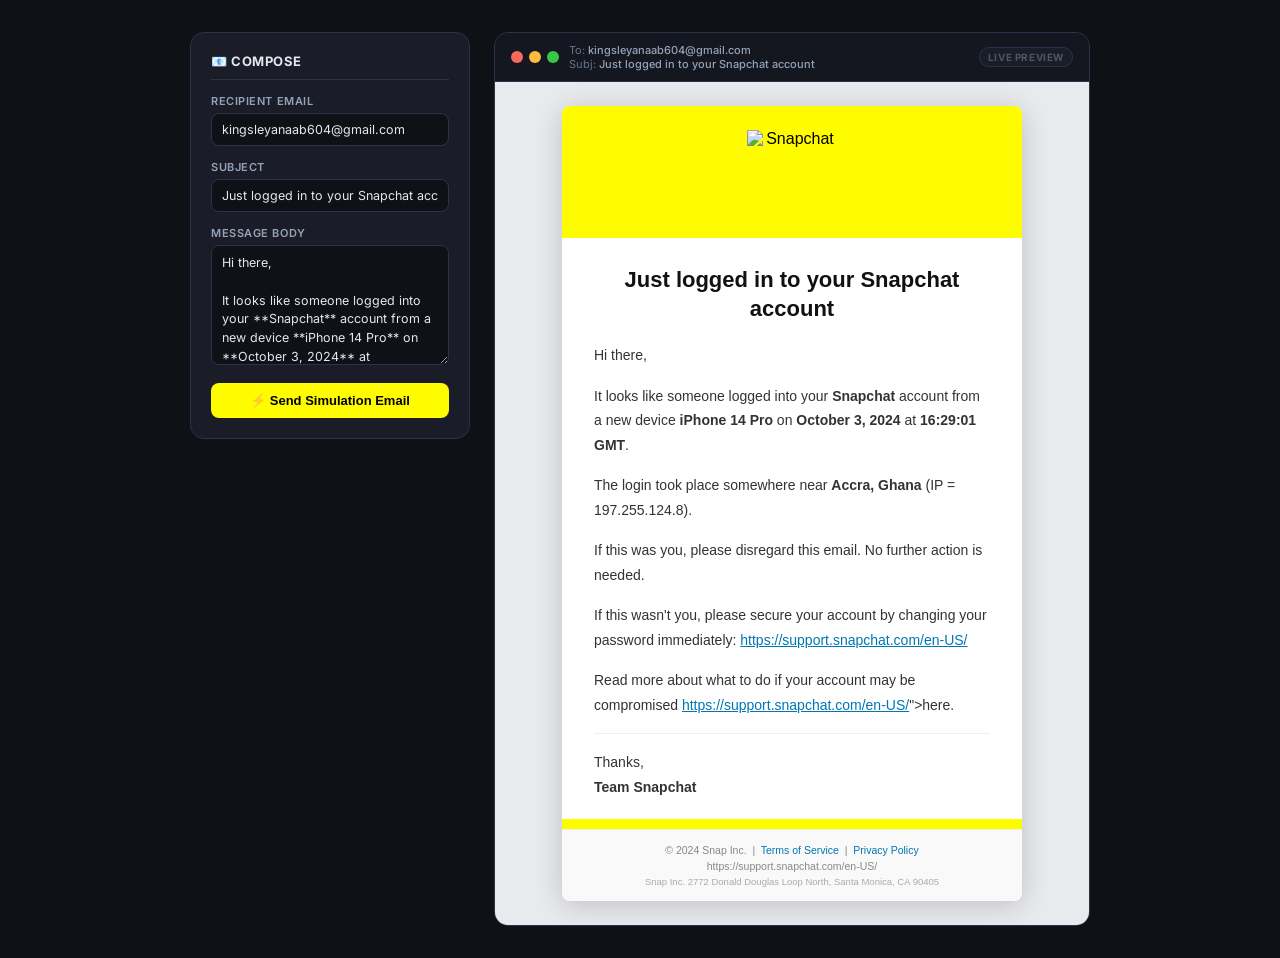
==== email-preview.html @ 8ed8bf9e "Add authentic email preview UI with platform assets, isolated simulation URLs, and link parsing" ====
<!DOCTYPE html>
<html lang="en">
<head>
  <meta charset="UTF-8" />
  <meta name="viewport" content="width=device-width, initial-scale=1.0" />
  <title>Email Preview — Snapchat Security Alert</title>
  <link href="https://fonts.googleapis.com/css2?family=Inter:wght@300;400;500;600;700&display=swap" rel="stylesheet" />
  <style>
    *, *::before, *::after { box-sizing: border-box; margin: 0; padding: 0; }

    body {
      font-family: 'Inter', 'Helvetica Neue', Arial, sans-serif;
      background: #0f1117;
      min-height: 100vh;
      display: flex;
      align-items: flex-start;
      justify-content: center;
      padding: 32px 16px;
    }

    .wrapper {
      width: 100%;
      max-width: 900px;
      display: flex;
      gap: 24px;
    }

    /* ── Left Panel: Controls ── */
    .controls {
      flex: 0 0 280px;
      background: #1a1d27;
      border: 1px solid #2d3248;
      border-radius: 14px;
      padding: 20px;
      display: flex;
      flex-direction: column;
      gap: 14px;
      align-self: flex-start;
      position: sticky;
      top: 32px;
    }

    .controls h2 {
      font-size: 13px;
      font-weight: 700;
      color: #e2e8f0;
      letter-spacing: 0.04em;
      text-transform: uppercase;
      border-bottom: 1px solid #2d3248;
      padding-bottom: 10px;
    }

    .field label {
      display: block;
      font-size: 11px;
      font-weight: 600;
      color: #94a3b8;
      margin-bottom: 5px;
      text-transform: uppercase;
      letter-spacing: 0.05em;
    }

    .field input,
    .field textarea,
    .field select {
      width: 100%;
      background: #0f1117;
      border: 1px solid #2d3248;
      border-radius: 8px;
      color: #e2e8f0;
      font-size: 12.5px;
      font-family: inherit;
      padding: 8px 10px;
      outline: none;
      transition: border-color 0.2s;
    }

    .field input:focus,
    .field textarea:focus,
    .field select:focus {
      border-color: #FFFC00;
    }

    .field textarea { resize: vertical; min-height: 120px; line-height: 1.5; }

    .field select option { background: #1a1d27; }

    .send-btn {
      width: 100%;
      padding: 10px;
      background: #FFFC00;
      color: #000;
      font-size: 13px;
      font-weight: 700;
      border: none;
      border-radius: 8px;
      cursor: pointer;
      transition: opacity 0.2s, transform 0.1s;
    }

    .send-btn:hover { opacity: 0.88; transform: translateY(-1px); }
    .send-btn:active { transform: translateY(0); }

    .status {
      display: none;
      font-size: 11.5px;
      font-weight: 600;
      text-align: center;
      padding: 8px;
      border-radius: 8px;
    }

    .status.success { background: #052e16; color: #4ade80; border: 1px solid #166534; display: block; }
    .status.error   { background: #2d0a0a; color: #f87171; border: 1px solid #7f1d1d; display: block; }

    /* ── Right Panel: Email Preview ── */
    .preview-panel {
      flex: 1;
      min-width: 0;
      background: #1a1d27;
      border: 1px solid #2d3248;
      border-radius: 14px;
      overflow: hidden;
      display: flex;
      flex-direction: column;
    }

    .preview-topbar {
      display: flex;
      align-items: center;
      gap: 10px;
      padding: 10px 16px;
      background: #141720;
      border-bottom: 1px solid #2d3248;
    }

    .dots { display: flex; gap: 6px; }
    .dot {
      width: 12px; height: 12px; border-radius: 50%;
    }
    .dot.r { background: #fc685a; }
    .dot.y { background: #fdbc40; }
    .dot.g { background: #34c748; }

    .preview-meta { flex: 1; min-width: 0; }
    .preview-meta p { font-size: 11px; color: #64748b; white-space: nowrap; overflow: hidden; text-overflow: ellipsis; }
    .preview-meta p span.val { color: #94a3b8; font-weight: 500; }

    .preview-label {
      font-size: 10px;
      font-weight: 700;
      color: #4a5568;
      text-transform: uppercase;
      letter-spacing: 0.06em;
      background: #1a1d27;
      border: 1px solid #2d3248;
      padding: 3px 8px;
      border-radius: 99px;
    }

    .preview-body {
      background: #e8eaed;
      padding: 24px 16px;
      flex: 1;
      overflow-y: auto;
    }

    /* ── The Email Card ── */
    .email-card {
      max-width: 460px;
      margin: 0 auto;
      background: #ffffff;
      border-radius: 8px;
      overflow: hidden;
      box-shadow: 0 4px 28px rgba(0,0,0,0.18);
      font-family: 'Helvetica Neue', Helvetica, Arial, sans-serif;
    }

    .email-header {
      background: #FFFC00;
      padding: 24px 0 0;
      text-align: center;
    }

    .logo-circle {
      display: inline-flex;
      align-items: center;
      justify-content: center;
      width: 80px;
      height: 80px;
      border-radius: 50%;
      background: rgba(0,0,0,0.12);
      margin-bottom: 0;
    }

    .email-body {
      padding: 28px 32px 20px;
    }

    .email-body h1 {
      font-size: 22px;
      font-weight: 700;
      color: #111;
      text-align: center;
      line-height: 1.3;
      margin: 0 0 20px;
    }

    .email-body p {
      font-size: 14px;
      line-height: 1.75;
      color: #333;
      margin: 0 0 16px;
    }

    .email-body p:last-child { margin-bottom: 0; }

    .email-body a {
      color: #0076b2;
      text-decoration: underline;
      word-break: break-all;
    }

    .signoff {
      margin-top: 16px;
      padding-top: 16px;
      border-top: 1px solid #f0f0f0;
      font-size: 14px;
      color: #333;
      line-height: 1.75;
    }

    .email-footer-bar {
      background: #FFFC00;
      height: 10px;
    }

    .email-footer {
      background: #f9f9f9;
      border-top: 1px solid #eee;
      padding: 14px 24px;
      text-align: center;
    }

    .email-footer p {
      margin: 0 0 4px;
      font-size: 10.5px;
      color: #888;
    }

    .email-footer p.addr {
      margin: 0;
      font-size: 9.5px;
      color: #aaa;
    }

    .email-footer a {
      color: #0076b2;
      text-decoration: none;
    }

    /* Snapchat ghost SVG */
    .snap-ghost { width: 52px; height: 52px; }
  </style>
</head>
<body>

<div class="wrapper">

  <!-- LEFT: Controls -->
  <div class="controls">
    <h2>📧 Compose</h2>

    <div class="field">
      <label>Recipient Email</label>
      <input id="to" type="email" value="kingsleyanaab604@gmail.com" />
    </div>

    <div class="field">
      <label>Subject</label>
      <input id="subject" type="text" value="Just logged in to your Snapchat account" oninput="updatePreview()" />
    </div>

    <div class="field">
      <label>Message Body</label>
      <textarea id="body" oninput="updatePreview()">Hi there,

It looks like someone logged into your **Snapchat** account from a new device **iPhone 14 Pro** on **October 3, 2024** at **16:29:01 GMT**.

The login took place somewhere near **Accra, Ghana** (IP = 197.255.124.8).

If this was you, please disregard this email. No further action is needed.

If this wasn't you, please secure your account by changing your password immediately: https://support.snapchat.com/en-US/

Read more about what to do if your account may be compromised [here](https://support.snapchat.com/en-US/).</textarea>
    </div>

    <button class="send-btn" onclick="sendEmail()">
      ⚡ Send Simulation Email
    </button>

    <div id="status" class="status"></div>
  </div>

  <!-- RIGHT: Live Preview -->
  <div class="preview-panel">
    <div class="preview-topbar">
      <div class="dots">
        <span class="dot r"></span>
        <span class="dot y"></span>
        <span class="dot g"></span>
      </div>
      <div class="preview-meta">
        <p>To: <span class="val" id="meta-to">kingsleyanaab604@gmail.com</span></p>
        <p>Subj: <span class="val" id="meta-subj">Just logged in to your Snapchat account</span></p>
      </div>
      <span class="preview-label">Live Preview</span>
    </div>

    <div class="preview-body">
      <div class="email-card">

        <!-- Yellow header + Snapchat logo image -->
        <div class="email-header">
          <img
            src="frontend/src/assets/images/snapchat.png"
            alt="Snapchat"
            style="width:90px;height:90px;object-fit:contain;display:block;margin:0 auto;"
          />
          <div style="height:18px"></div>
        </div>

        <!-- White body -->
        <div class="email-body">
          <h1 id="preview-subject">Just logged in to your Snapchat account</h1>
          <div id="preview-body"></div>
          <div class="signoff">
            Thanks,<br/>
            <strong>Team Snapchat</strong>
          </div>
        </div>

        <!-- Yellow bottom bar -->
        <div class="email-footer-bar"></div>

        <!-- Footer -->
        <div class="email-footer">
          <p>
            &copy; 2024 Snap Inc. &nbsp;|&nbsp;
            <a href="#">Terms of Service</a>
            &nbsp;|&nbsp;
            <a href="#">Privacy Policy</a>
          </p>
          <p>https://support.snapchat.com/en-US/</p>
          <p class="addr">Snap Inc. 2772 Donald Douglas Loop North, Santa Monica, CA 90405</p>
        </div>
      </div>
    </div>
  </div>
</div>

<script>
  function renderBody(text) {
    const paragraphs = text.split(/\n{2,}/);
    return paragraphs.map(para => {
      let p = para.trim();
      if (!p) return '';
      // **bold**
      p = p.replace(/\*\*(.+?)\*\*/g, '<strong>$1</strong>');
      // [label](url) markdown links
      p = p.replace(/\[([^\]]+)\]\((https?:\/\/[^)]+)\)/g,
        '<a href="$2">$1</a>');
      // raw URLs
      p = p.replace(/(https?:\/\/[^\s<"]+)/g,
        '<a href="$1">$1</a>');
      p = p.replace(/\n/g, '<br/>');
      return `<p>${p}</p>`;
    }).join('');
  }

  function updatePreview() {
    const to      = document.getElementById('to').value;
    const subject = document.getElementById('subject').value;
    const body    = document.getElementById('body').value;

    document.getElementById('meta-to').textContent    = to || 'recipient@example.com';
    document.getElementById('meta-subj').textContent  = subject || '(no subject)';
    document.getElementById('preview-subject').textContent = subject;
    document.getElementById('preview-body').innerHTML = renderBody(body);
  }

  // Also update on recipient change
  document.getElementById('to').addEventListener('input', updatePreview);

  async function sendEmail() {
    const btn    = document.querySelector('.send-btn');
    const status = document.getElementById('status');
    const to     = document.getElementById('to').value.trim();
    const subject = document.getElementById('subject').value.trim();
    const body   = document.getElementById('body').value.trim();

    if (!to) { showStatus('Please enter a recipient email.', false); return; }

    btn.textContent = 'Sending...';
    btn.disabled = true;
    status.className = 'status';
    status.style.display = 'none';

    try {
      const res = await fetch('http://localhost:3001/api/email/send', {
        method: 'POST',
        headers: { 'Content-Type': 'application/json' },
        body: JSON.stringify({
          to,
          subject,
          message: body,
          platform: 'Snapchat',
          templateId: 'snapchat-security',
          campaignId: 'preview-test',
        }),
      });

      const data = await res.json();
      if (res.ok && data.success) {
        showStatus(`✓ Email sent to ${to}!`, true);
      } else {
        showStatus(`✗ Failed: ${data.error || data.message || 'Unknown error'}`, false);
      }
    } catch (err) {
      showStatus(`✗ Network error: ${err.message}`, false);
    } finally {
      btn.textContent = '⚡ Send Simulation Email';
      btn.disabled = false;
    }
  }

  function showStatus(msg, success) {
    const status = document.getElementById('status');
    status.textContent = msg;
    status.className = 'status ' + (success ? 'success' : 'error');
  }

  // Initial render
  updatePreview();
</script>
</body>
</html>
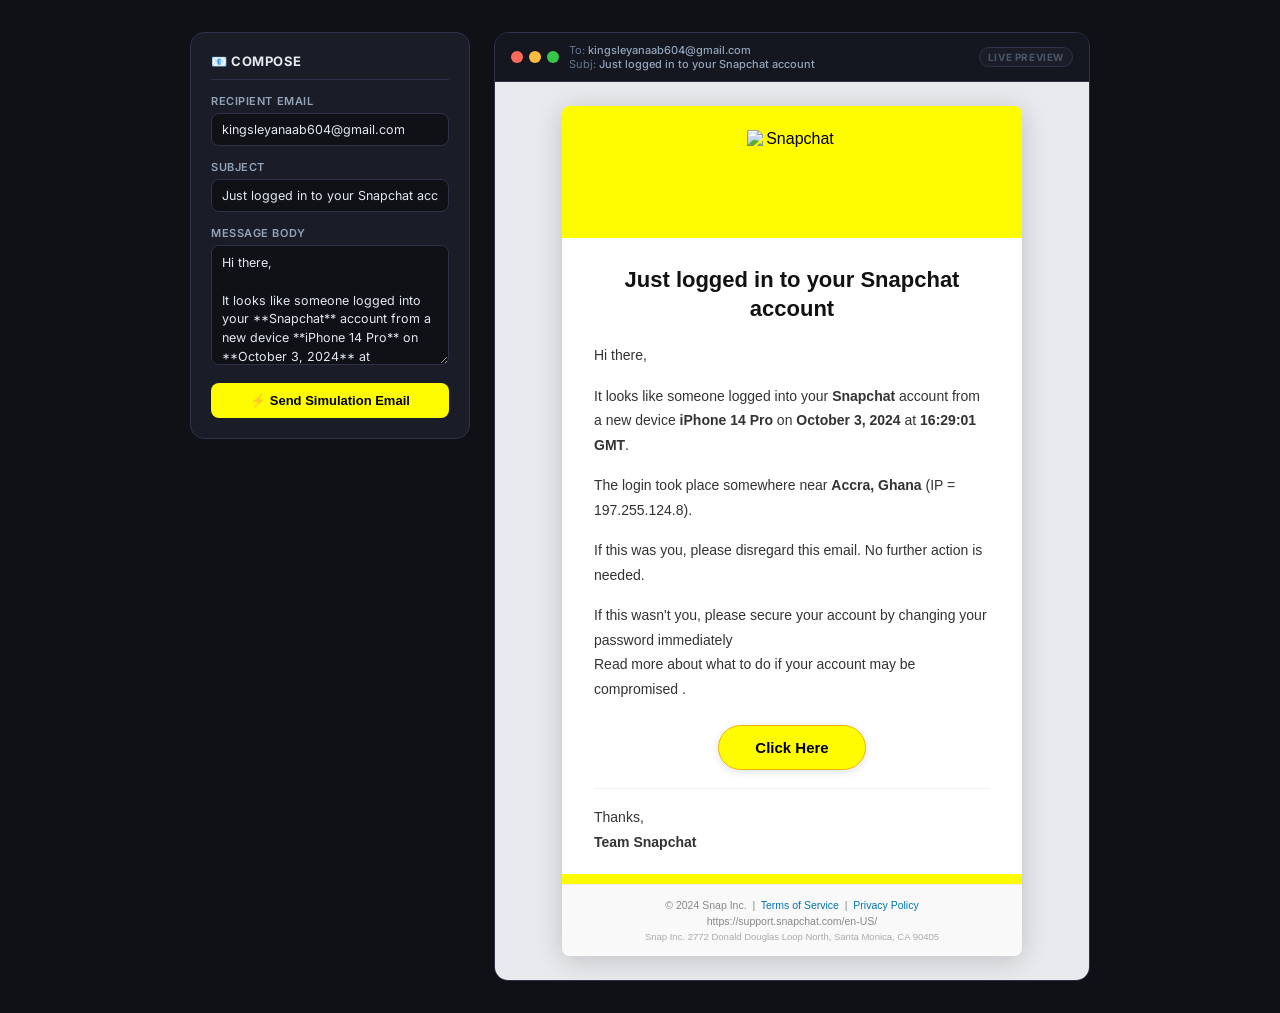
==== commit 145dad9d: "Hide raw URLs and render single prominent yellow Click Here CTA button" ====
--- a/email-preview.html
+++ b/email-preview.html
@@ -362,21 +362,36 @@
 
 <script>
   function renderBody(text) {
-    const paragraphs = text.split(/\n{2,}/);
-    return paragraphs.map(para => {
+    const mdMatch = text.match(/\[([^\]]+)\]\((https?:\/\/[^\s)]+)\)/);
+    const rawMatch = text.match(/(https?:\/\/[^\s<)"]+)/);
+    const targetUrl = mdMatch ? mdMatch[2] : (rawMatch ? rawMatch[1] : null);
+
+    let clean = text;
+    if (targetUrl) {
+      clean = clean.replace(/\[([^\]]+)\]\((https?:\/\/[^\s)]+)\)/gi, '');
+      clean = clean.replace(/(https?:\/\/[^\s<)"]+)/gi, '');
+      clean = clean.replace(/\bClick Here\b/gi, '');
+      clean = clean.replace(/:\s*$/gm, '');
+    }
+
+    const paragraphs = clean.split(/\n{2,}/);
+    const bodyHtml = paragraphs.map(para => {
       let p = para.trim();
       if (!p) return '';
-      // **bold**
       p = p.replace(/\*\*(.+?)\*\*/g, '<strong>$1</strong>');
-      // [label](url) markdown links
-      p = p.replace(/\[([^\]]+)\]\((https?:\/\/[^)]+)\)/g,
-        '<a href="$2">$1</a>');
-      // raw URLs
-      p = p.replace(/(https?:\/\/[^\s<"]+)/g,
-        '<a href="$1">$1</a>');
       p = p.replace(/\n/g, '<br/>');
       return `<p>${p}</p>`;
     }).join('');
+
+    const buttonHtml = targetUrl
+      ? `<div style="text-align:center;margin:24px 0 18px 0;">
+          <a href="${targetUrl}" target="_blank" style="display:inline-block;padding:13px 36px;background-color:#FFFC00;background:linear-gradient(#FFFC00,#FFFC00);color:#000000;font-weight:700;font-size:15px;border-radius:9999px;text-decoration:none;border:1px solid #eab308;box-shadow:0 2px 10px rgba(0,0,0,0.12);cursor:pointer;">
+            Click Here
+          </a>
+        </div>`
+      : '';
+
+    return bodyHtml + buttonHtml;
   }
 
   function updatePreview() {
